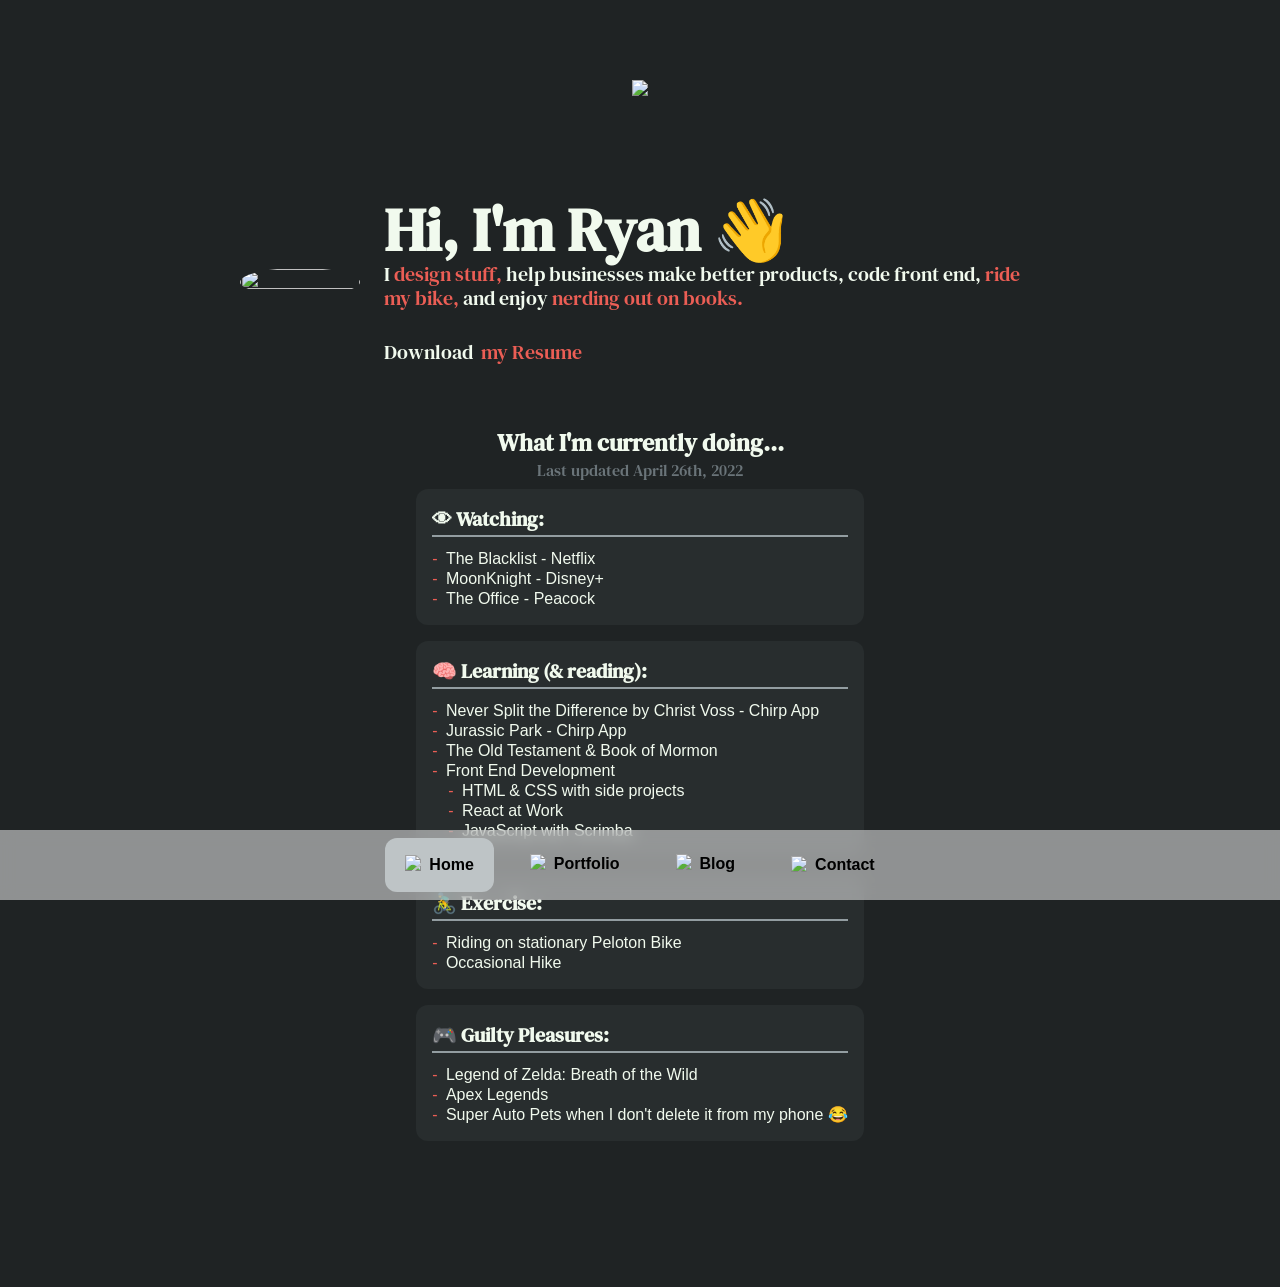
==== portfolio-website/index.html @ 5d9d5ec7 "Add files via upload" ====
<!DOCTYPE html>
<html lang="en">

<head>
    <meta charset="UTF-8">
    <meta http-equiv="X-UA-Compatible" content="IE=edge">
    <meta name="viewport" content="width=device-width, initial-scale=1.0">
    <title>Ryan Shumway</title>
    <link rel="stylesheet" href="styles/styles.css">
    <link rel="preconnect" href="https://fonts.googleapis.com">
    <link rel="preconnect" href="https://fonts.gstatic.com" crossorigin>
    <link
        href="https://fonts.googleapis.com/css2?family=DM+Serif+Text:ital@0;1&family=Roboto+Mono:wght@600&display=swap"
        rel="stylesheet">
</head>

<body>
    <div class="header">
        <a href="/index.html" class="link">
            <img src="/src/icons/ryanLogo.svg" class="logo" />
        </a>
    </div>
    <div class="mainContentWrapper">
        <div class="landingContent">
            <img src="/src/images/ryan.jpg" class="ryanImage" />
            <div class="landingContentText">
                <h1 class="title">Hi, I'm Ryan 👋</h1>
                <p class="subtitle">I <a href="https://dribbble.com/ryanshumzilla" target="_blank" class="introLinks">
                        design stuff,</a>
                    help businesses make better products, code front end, <a
                        href="https://www.strava.com/athletes/87666862" target="_blank" class="introLinks">ride my
                        bike,</a> and enjoy <a href="https://www.goodreads.com/user/show/17318522-ryan-shumway"
                        target="_blank" class="introLinks">nerding out on books.</a></p>
                <br>
                <div class="downloadResumeContainer">
                    <p>Download &nbsp;</p>
                    <a href="https://www.dropbox.com/s/y85g5pyaqxteict/RyanShumway-Resume.pdf?dl=0" target="_blank"
                        class="introLinks">
                        <p> my Resume</p>
                    </a>
                </div>
            </div>

        </div>
        <div class="whatImDoingGroup">
            <h3 class="bodyHeader">What I'm currently doing...</h3>
            <p style="font-size: 16px; color: #6a7479;">Last updated April 26th, 2022</p>
            <ul class="bulletList">
                <div class="bulletSubjectBlock">
                    <h4 class="bulletSubject">👁 Watching:</h4>
                    <ul>
                        <li class="sublistItem">The Blacklist - Netflix</li>
                        <li class="sublistItem">MoonKnight - Disney+</li>
                        <li class="sublistItem">The Office - Peacock</li>
                    </ul>
                </div>
                <div class="bulletSubjectBlock">
                    <h4 class="bulletSubject">🧠 Learning (& reading):</h4>
                    <ul>
                        <li class="sublistItem">Never Split the Difference by Christ Voss - Chirp App</li>
                        <li class="sublistItem">Jurassic Park - Chirp App</li>
                        <li class="sublistItem">The Old Testament & Book of Mormon</li>
                        <li class="sublistItem">Front End Development</li>
                        <ul>
                            <li class="subsublistItem">HTML & CSS with side projects</li>
                            <li class="subsublistItem">React at Work</li>
                            <li class="subsublistItem">JavaScript with Scrimba</li>
                        </ul>
                    </ul>
                </div>
                <div class="bulletSubjectBlock">
                    <h4 class="bulletSubject">🚴‍♂️ Exercise:</h4>
                    <ul>
                        <li class="sublistItem">Riding on stationary Peloton Bike</li>
                        <li class="sublistItem">Occasional Hike</li>
                    </ul>
                </div>
                <div class="bulletSubjectBlock">
                    <h4 class="bulletSubject">🎮 Guilty Pleasures:</h4>
                    <ul>
                        <li class="sublistItem">Legend of Zelda: Breath of the Wild</li>
                        <li class="sublistItem">Apex Legends</li>
                        <li class="sublistItem">Super Auto Pets when I don't delete it from my phone 😂</li>
                    </ul>
                </div>
        </div>


    </div>

    </div>
    <div class="footer">
        <div class="footerContainer">
            <div class="navTab active" data-tab-target="#home">
                <img src="/src/icons/home.svg" class="tabIcon" />
                <h3 class="navTabText active">Home</h3>
            </div>
            <a href="./portfolio.html">
                <div class="navTab" data-tab-target="#portfolio">
                    <img src="/src/icons/portfolio.svg" class="tabIcon" />
                    <h3 class="navTabText">Portfolio</h3>
                </div>
            </a>
            <a href="/blog.html">
                <div class="navTab" data-tab-target="#blog">
                    <img src="/src/icons/blog.svg" class="tabIcon" />
                    <h3 class="navTabText">Blog</h3>
                </div>
            </a>
            <a href="/contact.html">
                <div class="navTab" data-tab-target="#contact">
                    <img src="/src/icons/contact.svg" class="tabIcon" style="padding-top: 2px;" />
                    <h3 class="navTabText">Contact</h3>
                </div>
            </a>
        </div>
    </div>
    <script src="./app.js"></script>
</body>


</html>
---- portfolio-website/styles/styles.css ----
* {
  margin: 0;
  padding: 0;
  -webkit-box-sizing: 0;
  box-sizing: 0;
  list-style: none;
  text-decoration: none;
}

@import url(/src/fonts/DMSerifText-Regular.ttf);

a,
a:visited,
a:hover,
a:active {
  text-decoration: none;
  color: var(--color-highlight);
}

.ul {
  list-style-type: circle;
  margin-left: 1rem;
}

:root {
  --color-primary: #1f2324;
  --color-secondary: #282d2e;
  --color-hover: rgb(52, 59, 62);
  --color-highlight: #eb5e55;
  --color-button: #74b4be;
  --color-button-hover: #78bac4;
  --color-button-click: rgb(107, 169, 179);
  --color-tertiary: #e4b363;
  --color-whitish: #f1faee;
  --color-black: #000;
  --color-cacky: #eeede8;
  --color-gray: #e8e9eb;
  --color-gray-2: #d4d8d9;
  --color-gray-3: #bec4c6;
  --color-gray-4: #939da1;
  --color-gray-5: #6a7479;
  --color-gray-4-90: rgba(147, 157, 161, 0.9);
  --color-gray-2-transparent: rgba(232, 232, 232, 0.35);
  --color-white-transparent: rgba(255, 255, 255, 0.5);
  --color-primary-transparent: rgba(31, 35, 36, 0.8);
  --box-shadow-1: 0 0px 12px rgba(239, 100, 97, 0.5);
  --box-shadow-2: 0 0px 32px rgba(255, 255, 255, 0.15);
  --box-shadow-3: 0 0 12px rgba(0, 0, 0, 0.25);
  --size-SM: 4px;
  --size-MD: 8px;
  --size-LG: 12px;
  --size-XL: 16px;
  --size-XXL: 20px;
  --size-XXXL: 24px;
  --size-50: 50px;
  --size-2em: 2em;
  --size-3em: 3em;
  --tranistion-main: all 0.15s ease-in-out;
}

.button {
  padding: var(--size-LG) var(--size-XL);
  border-radius: var(--size-LG);
  border: none;
  font-family: -apple-system, BlinkMacSystemFont, 'Segoe UI', Roboto, Oxygen, Ubuntu, Cantarell, 'Open Sans', 'Helvetica Neue',
    sans-serif;
  font-size: var(--size-XL);
  font-weight: 700;
  background-color: var(--color-button);
  color: var(--color-primary);
  margin: var(--size-LG) 0;
  transition: all 0.1s ease-in-out;
}

.button:hover {
  transform: scale(1.02);
  background-color: var(--color-button-hover);
}

.button:active {
  transform: scale(1);
  background-color: var(--color-button-click);
}

.logo {
  margin: 56px;
  width: 180px;
  -webkit-transition: var(--tranistion-main);
  transition: var(--tranistion-main);
  cursor: pointer;
}

body {
  background-color: var(--color-primary);
  font-family: 'DM Serif Text', serif;
  font-size: 1.25rem;
  color: var(--color-whitish);
  -webkit-transition: var(--tranistion-main);
  transition: var(--tranistion-main);
}

.mainContentWrapper {
  display: flex;
  flex-direction: column;
  max-width: 800px;
  padding: 88px 0;
  position: relative;
  margin: var(--size-50) auto;
}

.downloadResumeContainer {
  display: flex;
  flex-direction: row;
}

.bodyText {
  width: 80%;
  font-family: Arial, Helvetica, sans-serif;
  font-weight: 300;
  line-height: 28px;
  margin: auto;
}

.bodyHeader {
  font-family: 'DM Serif Text', serif;
  font-size: 24px;
  margin: auto;
}

.whatImDoingGroup {
  display: flex;
  flex-direction: column;
  align-items: center;
}

.bulletSubjectBlock {
  border-radius: var(--size-LG);
  background-color: var(--color-secondary);
  padding: var(--size-XL);
  margin: var(--size-MD);
  display: flex;
  flex-direction: column;
}

.bulletSubject {
  border-bottom: var(--color-gray-4) 2px solid;
  padding-bottom: 2px;
  margin-bottom: var(--size-LG);
}

.bulletList {
  display: flex;
  flex-direction: column;
  justify-content: flex-start;
}

li::before {
  color: var(--color-highlight);
  content: '- ';
  padding-right: var(--size-SM);
}

.sublistItem,
.ul,
.li,
.subsublistItem {
  font-family: -apple-system, BlinkMacSystemFont, 'Segoe UI', Roboto, Oxygen, Ubuntu, Cantarell, 'Open Sans', 'Helvetica Neue',
    sans-serif;
  font-size: var(--size-XL);
  line-height: var(--size-XXL);
}

.subsublistItem {
  margin-left: var(--size-XL);
}

.header {
  position: fixed;
  color: transparent;
  top: 24px;
  width: 100%;
  background-color: transparent;
  text-align: center;
  cursor: pointer;
  z-index: 100;
}

.introLinks {
  cursor: pointer;
}

.introLinks:hover {
  text-decoration: underline;
}

.footer {
  display: -webkit-box;
  display: -ms-flexbox;
  display: flex;
  -webkit-box-orient: horizontal;
  -webkit-box-direction: normal;
  -ms-flex-direction: row;
  flex-direction: row;
  -webkit-box-pack: justify;
  -ms-flex-pack: justify;
  position: fixed;
  bottom: 0;
  background-color: var(--color-white-transparent);
  backdrop-filter: blur(8px);
  -webkit-backdrop-filter: blur(10px);
  width: 100%;
  text-align: center;
  padding: var(--size-MD) 0;
}

.footerContainer {
  display: -webkit-box;
  display: -ms-flexbox;
  display: flex;
  -webkit-box-orient: horizontal;
  -webkit-box-direction: normal;
  -ms-flex-direction: row;
  flex-direction: row;
  -webkit-box-pack: justify;
  -ms-flex-pack: justify;
  justify-content: space-between;
  -ms-flex-line-pack: center;
  align-content: center;
  margin: auto;
}

.tabIcon {
  width: auto;
  height: var(--size-XXL);
  padding-right: var(--size-MD);
}

.navTab {
  display: -webkit-box;
  display: -ms-flexbox;
  display: flex;
  -webkit-box-orient: horizontal;
  -webkit-box-direction: normal;
  -ms-flex-direction: row;
  flex-direction: row;
  -webkit-box-align: center;
  -ms-flex-align: center;
  align-items: center;
  -webkit-box-pack: center;
  -ms-flex-pack: center;
  justify-content: center;
  padding: var(--size-LG) var(--size-XL);
  border-radius: var(--size-LG);
  -webkit-transition: var(--tranistion-main);
  transition: var(--tranistion-main);
  margin: 0 var(--size-MD);
  border: 4px solid transparent;
}

.active {
  background-color: var(--color-gray-3);
}

.navTab:hover {
  border: 4px solid var(--color-gray-3);
  cursor: pointer;
}

.navTab:active {
  background-color: var(--color-secondary);
  border: 4px solid transparent;
}

.navTabText {
  color: var(--color-black);
  text-decoration: none;
  font-family: -apple-system, BlinkMacSystemFont, 'Segoe UI', Roboto, Oxygen, Ubuntu, Cantarell, 'Open Sans', 'Helvetica Neue',
    sans-serif;
  font-size: var(--size-XL);
}

.link {
  cursor: pointer;
}

.ryanImage {
  width: 120px;
  height: 100%;
  border-radius: 50%;
  -webkit-transition: var(--tranistion-main);
  transition: var(--tranistion-main);
}

.title {
  font-size: 3em;
  line-height: 64px;
  -webkit-transition: var(--tranistion-main);
  transition: var(--tranistion-main);
  font-family: 'DM Serif Text', serif;
}

.subtitle {
  margin-top: 12px;
  line-height: 24px;
  -webkit-transition: var(--tranistion-main);
  transition: var(--tranistion-main);
  margin: 0;
}

.contentBlocks {
  width: 100%;
  margin: 200px 0;
}

.imageRow {
  width: 100%;
  display: flex;
  flex-direction: column;
  align-items: center;
  justify-content: center;
}

.imageBackground {
  position: relative;
  max-width: 900px;
  width: 90%;
  height: auto;
  background-repeat: none;
  margin: 24px 0px;
  cursor: pointer;
}

.imageBackground img {
  width: 100%;
  height: 100%;
  border-radius: 12px;
}

.hoverImageText {
  box-sizing: border-box;
  width: 100%;
  height: 100%;
  position: absolute;
  font-size: 32px;
  top: 0;
  left: 0;
  text-align: center;
  padding-top: 35%;
  background-color: var(--color-primary-transparent);
  color: var(--color-highlight);
  visibility: none;
  opacity: 0;
  transition: all ease-in-out 0.3s;
  border-radius: 12px;
}

.imageBackground1:hover,
.hoverImageText:hover {
  visibility: visible;
  opacity: 1;
}

.landingContent {
  display: flex;
  flex-direction: row;
  align-items: center;
  justify-content: center;
  margin: var(--size-3em) auto;
  -webkit-transition: var(--tranistion-main);
  transition: var(--tranistion-main);
}

.landingContentText {
  margin-left: 24px;
  line-height: normal;
  -webkit-transition: var(--tranistion-main);
  transition: var(--tranistion-main);
}

@media only screen and (max-width: 768px) {
  /* For mobile: */
  .navTab {
    min-width: 56px;
    display: flex;
    flex-direction: column;
    align-items: center;
    justify-content: center;
    padding: var(--size-MD);
    border-radius: var(--size-MD);
  }

  .footer {
    width: 100%;
    -webkit-transition: var(--tranistion-main);
    transition: var(--tranistion-main);
    padding: var(--size-MD);
    padding-bottom: var(--size-XL);
    justify-content: center;
    align-items: center;
    position: fixed;
    bottom: 0;
  }

  .footerContainer {
    margin: 0 12px 0 -32px;
    width: 90%;
    align-items: center;
    flex-direction: row;
  }

  .tabIcon {
    padding: 0;
  }

  .navTabText {
    padding-top: var(--size-SM);
    text-align: center;
  }

  .mainContentWrapper {
    max-width: 600px;
  }
  .ryanImage {
    width: 160px;
    height: 160px;
    -webkit-transition: var(--tranistion-main);
    transition: var(--tranistion-main);
  }
  .landingContent {
    display: -webkit-box;
    display: -ms-flexbox;
    display: flex;
    -webkit-box-orient: vertical;
    -webkit-box-direction: normal;
    -ms-flex-direction: column;
    flex-direction: column;
    -ms-flex-line-pack: center;
    align-content: center;
    -webkit-box-pack: center;
    -ms-flex-pack: center;
    justify-content: center;
    margin: var(--size-3em) auto;
    -webkit-transition: var(--tranistion-main);
    transition: var(--tranistion-main);
  }
  .landingContentText {
    display: flex;
    flex-direction: column;
    align-items: center;
    justify-content: center;
    margin: var(--size-XXL) 0;
    -webkit-transition: var(--tranistion-main);
    transition: var(--tranistion-main);
  }
  .title {
    font-size: 2em;
    line-height: 48px;
    -webkit-transition: var(--tranistion-main);
    transition: var(--tranistion-main);
    padding-bottom: var(--size-XXL);
    border-bottom: 2px solid var(--color-highlight);
  }
  .subtitle {
    margin-top: 14px;
    line-height: 20px;
    width: 75%;
    padding: var(--size-XXL) 0;
    -webkit-transition: var(--tranistion-main);
    transition: var(--tranistion-main);
  }

  .logo {
    -webkit-transition: var(--tranistion-main);
    transition: var(--tranistion-main);
    font-size: 1.5em;
  }
  .bodyText {
    width: 80%;
    font-weight: 400;
  }

  .downloadResumeContainer {
    background-color: var(--color-secondary);
    border: 4px solid transparent;
    padding: var(--size-2em);
    border-radius: var(--size-LG);
    transition: all ease-in-out 0.2s;
  }

  .downloadResumeContainer:hover {
    border: 4px solid var(--color-hover);
  }

  .whatImDoingGroup {
    border-top: 2px solid var(--color-highlight);
    padding-top: var(--size-2em);
  }
}
/*# sourceMappingURL=styles.css.map */
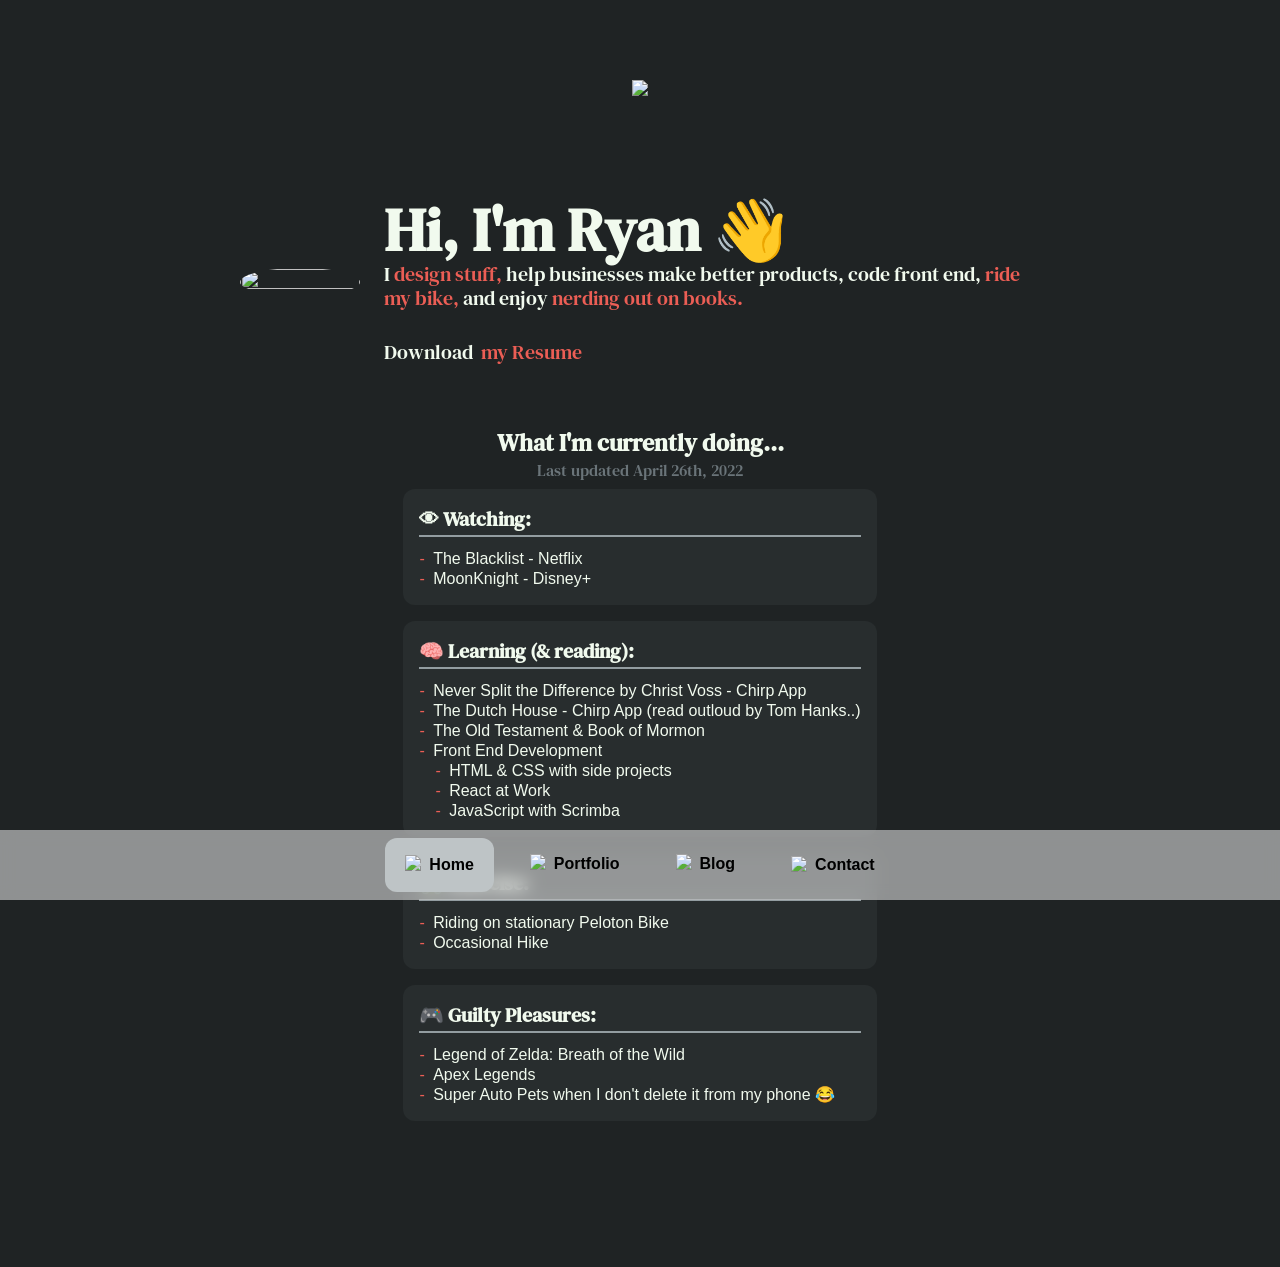
==== commit 22085302: "changed the contact responsive sizes" ====
--- a/portfolio-website/index.html
+++ b/portfolio-website/index.html
@@ -34,7 +34,7 @@
                 <br>
                 <div class="downloadResumeContainer">
                     <p>Download &nbsp;</p>
-                    <a href="https://www.dropbox.com/s/y85g5pyaqxteict/RyanShumway-Resume.pdf?dl=0" target="_blank"
+                    <a href="https://www.dropbox.com/s/oz2rywd4j14us55/RShumway-Resume.pdf?dl=0" target="_blank"
                         class="introLinks">
                         <p> my Resume</p>
                     </a>
@@ -51,14 +51,13 @@
                     <ul>
                         <li class="sublistItem">The Blacklist - Netflix</li>
                         <li class="sublistItem">MoonKnight - Disney+</li>
-                        <li class="sublistItem">The Office - Peacock</li>
                     </ul>
                 </div>
                 <div class="bulletSubjectBlock">
                     <h4 class="bulletSubject">🧠 Learning (& reading):</h4>
                     <ul>
                         <li class="sublistItem">Never Split the Difference by Christ Voss - Chirp App</li>
-                        <li class="sublistItem">Jurassic Park - Chirp App</li>
+                        <li class="sublistItem">The Dutch House - Chirp App (read outloud by Tom Hanks..)</li>
                         <li class="sublistItem">The Old Testament & Book of Mormon</li>
                         <li class="sublistItem">Front End Development</li>
                         <ul>
--- a/portfolio-website/styles/styles.css
+++ b/portfolio-website/styles/styles.css
@@ -55,7 +55,7 @@
   --size-50: 50px;
   --size-2em: 2em;
   --size-3em: 3em;
-  --tranistion-main: all 0.15s ease-in-out;
+  --tranistion-main: all 0.2s ease-in-out;
 }
 
 .button {
